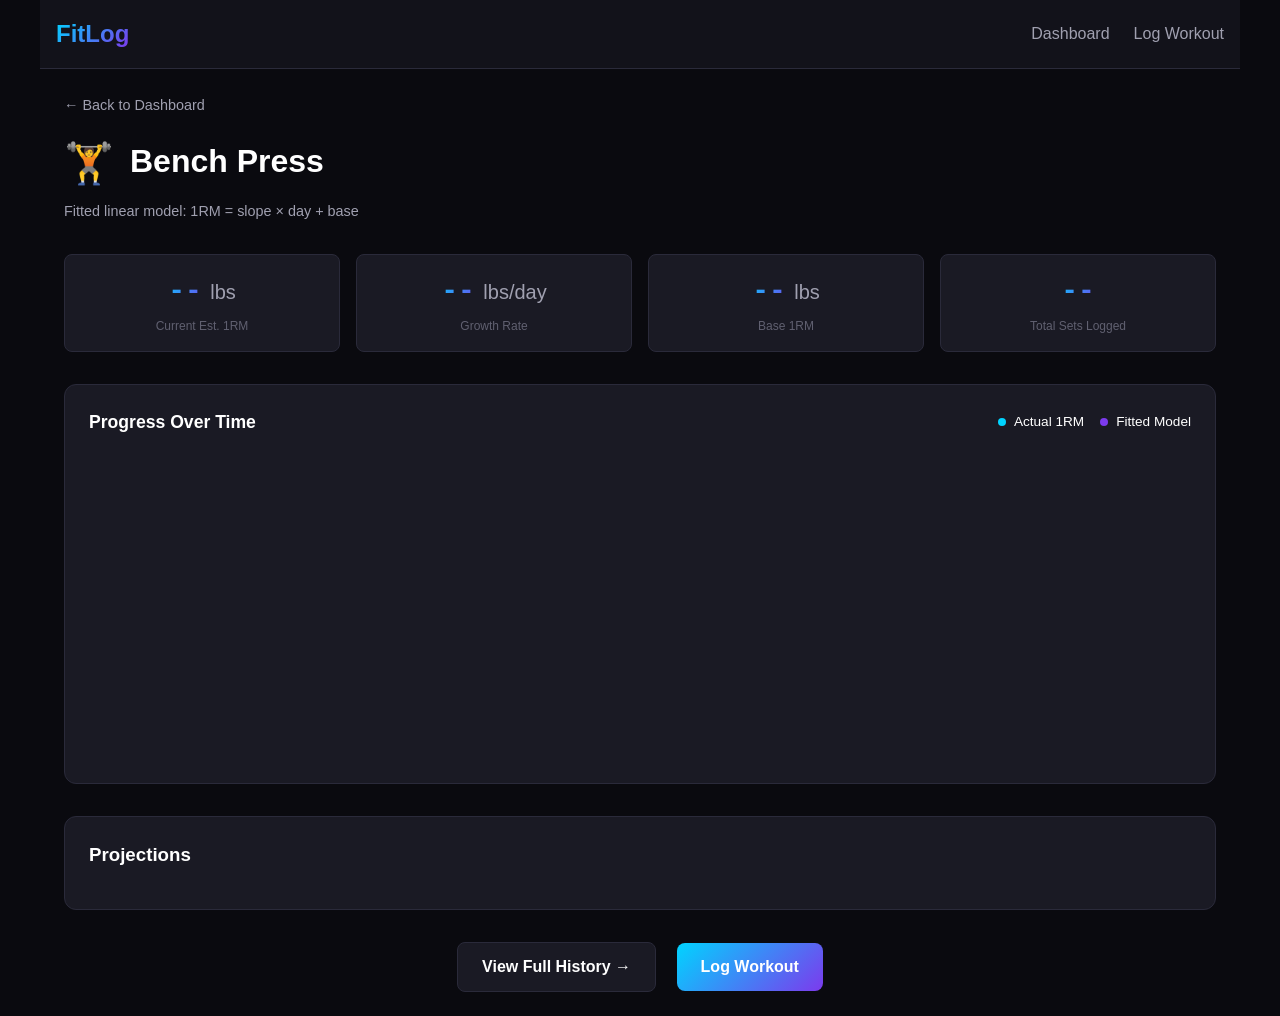
==== frontend/exercise.html @ 3f74169d "Complete Fitness Log app build - Import sample workout and model data to Chaprola backend - Build OP" ====
<!DOCTYPE html>
<html lang="en">
<head>
    <meta charset="UTF-8">
    <meta name="viewport" content="width=device-width, initial-scale=1.0">
    <title>Exercise Detail - FitLog</title>
    <link rel="stylesheet" href="./styles.css">
</head>
<body>
    <nav class="navbar">
        <div class="nav-brand">
            <span class="logo">FitLog</span>
        </div>
        <div class="nav-links">
            <a href="./index.html">Dashboard</a>
            <a href="./log.html">Log Workout</a>
        </div>
    </nav>

    <main class="container">
        <a href="./index.html" class="back-link">← Back to Dashboard</a>

        <header class="page-header">
            <div class="exercise-detail-header">
                <span id="exercise-icon" class="exercise-icon"></span>
                <h1 id="exercise-name">Loading...</h1>
            </div>
            <p class="subtitle">Fitted linear model: 1RM = slope × day + base</p>
        </header>

        <!-- Stats Overview -->
        <div class="stats-grid">
            <div class="stat-card">
                <span id="current-1rm" class="stat-value">--</span>
                <span class="stat-unit">lbs</span>
                <span class="stat-label">Current Est. 1RM</span>
            </div>
            <div class="stat-card">
                <span id="daily-gain" class="stat-value">--</span>
                <span class="stat-unit">lbs/day</span>
                <span class="stat-label">Growth Rate</span>
            </div>
            <div class="stat-card">
                <span id="base-1rm" class="stat-value">--</span>
                <span class="stat-unit">lbs</span>
                <span class="stat-label">Base 1RM</span>
            </div>
            <div class="stat-card">
                <span id="total-sets" class="stat-value">--</span>
                <span class="stat-label">Total Sets Logged</span>
            </div>
        </div>

        <!-- Progress Chart -->
        <div class="chart-container">
            <div class="chart-header">
                <h2 class="chart-title">Progress Over Time</h2>
                <div class="chart-legend">
                    <div class="legend-item">
                        <span class="legend-dot actual"></span>
                        <span>Actual 1RM</span>
                    </div>
                    <div class="legend-item">
                        <span class="legend-dot predicted"></span>
                        <span>Fitted Model</span>
                    </div>
                </div>
            </div>
            <canvas id="progressChart"></canvas>
        </div>

        <!-- Projections -->
        <div class="form-section">
            <h3 style="margin-bottom: 1rem;">Projections</h3>
            <div class="projections-row" id="projections"></div>
        </div>

        <!-- History Link -->
        <div class="quick-actions">
            <a id="history-link" href="#" class="btn btn-secondary">View Full History →</a>
            <a href="./log.html" class="btn btn-primary" style="margin-left: 1rem;">Log Workout</a>
        </div>
    </main>

    <script src="./api.js"></script>
    <script>
        const exerciseId = getUrlParam('name') || 'bench_press';
        const exerciseInfo = EXERCISES[exerciseId] || { name: exerciseId, icon: '🏋️' };

        async function loadExerciseDetail() {
            document.getElementById('exercise-name').textContent = exerciseInfo.name;
            document.getElementById('exercise-icon').textContent = exerciseInfo.icon;
            document.getElementById('history-link').href = `./history.html?exercise=${exerciseId}`;
            document.title = `${exerciseInfo.name} - FitLog`;

            try {
                // Load model and workouts in parallel
                const [model, workoutsData] = await Promise.all([
                    FITLOG_API.getModel(exerciseId),
                    FITLOG_API.getWorkouts(exerciseId, 500)
                ]);

                const workouts = workoutsData.records || [];
                const slope = parseFloat(model?.param_a) || 0;
                const base = parseFloat(model?.param_b) || 0;
                const currentDay = 38;

                // Update stats
                document.getElementById('current-1rm').textContent = Math.round(FITLOG_API.predict1RM(slope, base, currentDay));
                document.getElementById('daily-gain').textContent = slope.toFixed(3);
                document.getElementById('base-1rm').textContent = Math.round(base);
                document.getElementById('total-sets').textContent = workouts.length;

                // Projections
                const projections = [
                    { days: 30, label: '30-Day' },
                    { days: 60, label: '60-Day' },
                    { days: 90, label: '90-Day' },
                    { days: 180, label: '6-Month' }
                ];
                document.getElementById('projections').innerHTML = projections.map(p => {
                    const predicted = Math.round(FITLOG_API.predict1RM(slope, base, currentDay + p.days));
                    return `<div class="projection-badge">${p.label}: <strong>${predicted} lbs</strong></div>`;
                }).join('');

                // Draw chart
                drawChart(workouts, slope, base);

            } catch (error) {
                console.error('Error loading exercise detail:', error);
            }
        }

        function drawChart(workouts, slope, base) {
            const canvas = document.getElementById('progressChart');
            const ctx = canvas.getContext('2d');

            // Set canvas size
            const rect = canvas.parentElement.getBoundingClientRect();
            canvas.width = rect.width - 48;
            canvas.height = 300;

            // Aggregate workouts by day
            const dayData = {};
            workouts.forEach(w => {
                const day = parseInt(w.day_number);
                const est1rm = parseInt(w.estimated_1rm);
                if (!dayData[day]) dayData[day] = [];
                dayData[day].push(est1rm);
            });

            // Calculate daily max
            const dataPoints = Object.entries(dayData)
                .map(([day, values]) => ({
                    day: parseInt(day),
                    max: Math.max(...values),
                    avg: values.reduce((a, b) => a + b, 0) / values.length
                }))
                .sort((a, b) => a.day - b.day);

            if (dataPoints.length === 0) {
                ctx.fillStyle = '#606070';
                ctx.font = '14px sans-serif';
                ctx.textAlign = 'center';
                ctx.fillText('No workout data available', canvas.width / 2, canvas.height / 2);
                return;
            }

            // Chart dimensions
            const padding = { top: 20, right: 20, bottom: 40, left: 60 };
            const chartWidth = canvas.width - padding.left - padding.right;
            const chartHeight = canvas.height - padding.top - padding.bottom;

            // Scale
            const minDay = Math.min(...dataPoints.map(d => d.day));
            const maxDay = Math.max(...dataPoints.map(d => d.day), 60);
            const minVal = Math.min(...dataPoints.map(d => d.max)) * 0.95;
            const maxVal = Math.max(...dataPoints.map(d => d.max), FITLOG_API.predict1RM(slope, base, maxDay)) * 1.05;

            const scaleX = day => padding.left + ((day - minDay) / (maxDay - minDay)) * chartWidth;
            const scaleY = val => padding.top + chartHeight - ((val - minVal) / (maxVal - minVal)) * chartHeight;

            // Clear canvas
            ctx.fillStyle = '#1a1a24';
            ctx.fillRect(0, 0, canvas.width, canvas.height);

            // Grid lines
            ctx.strokeStyle = '#2a2a3a';
            ctx.lineWidth = 1;
            for (let i = 0; i <= 5; i++) {
                const y = padding.top + (chartHeight / 5) * i;
                ctx.beginPath();
                ctx.moveTo(padding.left, y);
                ctx.lineTo(canvas.width - padding.right, y);
                ctx.stroke();

                // Y-axis labels
                const value = maxVal - ((maxVal - minVal) / 5) * i;
                ctx.fillStyle = '#606070';
                ctx.font = '11px sans-serif';
                ctx.textAlign = 'right';
                ctx.fillText(Math.round(value) + ' lbs', padding.left - 8, y + 4);
            }

            // X-axis labels
            ctx.textAlign = 'center';
            for (let day = minDay; day <= maxDay; day += Math.ceil((maxDay - minDay) / 6)) {
                ctx.fillText('Day ' + day, scaleX(day), canvas.height - 10);
            }

            // Draw predicted line (fitted model)
            ctx.strokeStyle = '#7c3aed';
            ctx.lineWidth = 2;
            ctx.setLineDash([5, 5]);
            ctx.beginPath();
            for (let day = minDay; day <= maxDay; day++) {
                const pred = FITLOG_API.predict1RM(slope, base, day);
                const x = scaleX(day);
                const y = scaleY(pred);
                if (day === minDay) {
                    ctx.moveTo(x, y);
                } else {
                    ctx.lineTo(x, y);
                }
            }
            ctx.stroke();
            ctx.setLineDash([]);

            // Draw actual data points
            ctx.fillStyle = '#00d4ff';
            dataPoints.forEach(point => {
                const x = scaleX(point.day);
                const y = scaleY(point.max);
                ctx.beginPath();
                ctx.arc(x, y, 5, 0, Math.PI * 2);
                ctx.fill();
            });

            // Connect actual points with line
            ctx.strokeStyle = '#00d4ff';
            ctx.lineWidth = 2;
            ctx.beginPath();
            dataPoints.forEach((point, i) => {
                const x = scaleX(point.day);
                const y = scaleY(point.max);
                if (i === 0) {
                    ctx.moveTo(x, y);
                } else {
                    ctx.lineTo(x, y);
                }
            });
            ctx.stroke();
        }

        // Redraw on resize
        window.addEventListener('resize', loadExerciseDetail);

        loadExerciseDetail();
    </script>
</body>
</html>
---- frontend/styles.css ----
/* FitLog - Dark Mode Gym Aesthetic */

:root {
    --bg-primary: #0a0a0f;
    --bg-secondary: #12121a;
    --bg-card: #1a1a24;
    --bg-card-hover: #222230;
    --text-primary: #ffffff;
    --text-secondary: #a0a0b0;
    --text-muted: #606070;
    --accent-primary: #00d4ff;
    --accent-secondary: #7c3aed;
    --accent-success: #10b981;
    --accent-warning: #f59e0b;
    --accent-danger: #ef4444;
    --border-color: #2a2a3a;
    --font-mono: 'SF Mono', 'Monaco', 'Inconsolata', monospace;
}

* {
    margin: 0;
    padding: 0;
    box-sizing: border-box;
}

body {
    font-family: -apple-system, BlinkMacSystemFont, 'Segoe UI', Roboto, sans-serif;
    background: var(--bg-primary);
    color: var(--text-primary);
    min-height: 100vh;
    line-height: 1.5;
}

/* Navigation */
.navbar {
    background: var(--bg-secondary);
    border-bottom: 1px solid var(--border-color);
    padding: 1rem;
    position: sticky;
    top: 0;
    z-index: 100;
}

.navbar {
    display: flex;
    justify-content: space-between;
    align-items: center;
    max-width: 1200px;
    margin: 0 auto;
}

.nav-brand .logo {
    font-size: 1.5rem;
    font-weight: 700;
    background: linear-gradient(135deg, var(--accent-primary), var(--accent-secondary));
    -webkit-background-clip: text;
    -webkit-text-fill-color: transparent;
    background-clip: text;
}

.nav-links {
    display: flex;
    gap: 1.5rem;
}

.nav-links a {
    color: var(--text-secondary);
    text-decoration: none;
    font-weight: 500;
    transition: color 0.2s;
}

.nav-links a:hover,
.nav-links a.active {
    color: var(--accent-primary);
}

/* Container */
.container {
    max-width: 1200px;
    margin: 0 auto;
    padding: 1.5rem;
}

/* Page Header */
.page-header {
    margin-bottom: 2rem;
}

.page-header h1 {
    font-size: 2rem;
    font-weight: 700;
    margin-bottom: 0.25rem;
}

.page-header .subtitle {
    color: var(--text-secondary);
    font-size: 0.9rem;
}

/* Loading State */
.loading {
    text-align: center;
    padding: 3rem;
    color: var(--text-muted);
}

/* Exercise Grid */
.exercise-grid {
    display: grid;
    grid-template-columns: repeat(auto-fit, minmax(280px, 1fr));
    gap: 1.5rem;
}

/* Exercise Card */
.exercise-card {
    background: var(--bg-card);
    border: 1px solid var(--border-color);
    border-radius: 12px;
    padding: 1.5rem;
    text-decoration: none;
    color: inherit;
    transition: all 0.2s;
    display: block;
}

.exercise-card:hover {
    background: var(--bg-card-hover);
    border-color: var(--accent-primary);
    transform: translateY(-2px);
}

.card-header {
    display: flex;
    align-items: center;
    gap: 0.75rem;
    margin-bottom: 1.25rem;
}

.exercise-icon {
    font-size: 1.5rem;
}

.card-header h2 {
    font-size: 1.1rem;
    font-weight: 600;
}

/* Stats */
.card-stats {
    margin-bottom: 1.25rem;
}

.stat-primary {
    text-align: center;
    padding: 1rem 0;
    border-bottom: 1px solid var(--border-color);
    margin-bottom: 1rem;
}

.stat-value {
    font-size: 3rem;
    font-weight: 700;
    font-family: var(--font-mono);
    background: linear-gradient(135deg, var(--accent-primary), var(--accent-secondary));
    -webkit-background-clip: text;
    -webkit-text-fill-color: transparent;
    background-clip: text;
}

.stat-unit {
    font-size: 1.25rem;
    color: var(--text-secondary);
    margin-left: 0.25rem;
}

.stat-label {
    display: block;
    color: var(--text-muted);
    font-size: 0.8rem;
    margin-top: 0.25rem;
}

.stat-secondary {
    display: flex;
    justify-content: space-around;
}

.stat-item {
    text-align: center;
}

.stat-value-sm {
    font-size: 1.25rem;
    font-weight: 600;
    color: var(--accent-success);
    display: block;
}

.stat-label-sm {
    font-size: 0.75rem;
    color: var(--text-muted);
}

/* Card Footer */
.card-footer {
    display: flex;
    justify-content: space-between;
    align-items: center;
    padding-top: 1rem;
    border-top: 1px solid var(--border-color);
}

.last-workout {
    font-size: 0.85rem;
    color: var(--text-muted);
}

.view-details {
    font-size: 0.85rem;
    color: var(--accent-primary);
    font-weight: 500;
}

/* Buttons */
.btn {
    display: inline-block;
    padding: 0.75rem 1.5rem;
    border-radius: 8px;
    font-weight: 600;
    text-decoration: none;
    text-align: center;
    cursor: pointer;
    border: none;
    transition: all 0.2s;
}

.btn-primary {
    background: linear-gradient(135deg, var(--accent-primary), var(--accent-secondary));
    color: white;
}

.btn-primary:hover {
    opacity: 0.9;
    transform: translateY(-1px);
}

.btn-secondary {
    background: var(--bg-card);
    color: var(--text-primary);
    border: 1px solid var(--border-color);
}

.btn-secondary:hover {
    background: var(--bg-card-hover);
}

.btn-large {
    padding: 1rem 2rem;
    font-size: 1.1rem;
}

/* Quick Actions */
.quick-actions {
    margin-top: 2rem;
    text-align: center;
}

/* Chart Container */
.chart-container {
    background: var(--bg-card);
    border: 1px solid var(--border-color);
    border-radius: 12px;
    padding: 1.5rem;
    margin-bottom: 2rem;
}

.chart-header {
    display: flex;
    justify-content: space-between;
    align-items: center;
    margin-bottom: 1rem;
}

.chart-title {
    font-size: 1.1rem;
    font-weight: 600;
}

.chart-legend {
    display: flex;
    gap: 1rem;
    font-size: 0.85rem;
}

.legend-item {
    display: flex;
    align-items: center;
    gap: 0.5rem;
}

.legend-dot {
    width: 8px;
    height: 8px;
    border-radius: 50%;
}

.legend-dot.actual {
    background: var(--accent-primary);
}

.legend-dot.predicted {
    background: var(--accent-secondary);
}

#progressChart {
    width: 100%;
    height: 300px;
}

/* Stats Grid */
.stats-grid {
    display: grid;
    grid-template-columns: repeat(auto-fit, minmax(140px, 1fr));
    gap: 1rem;
    margin-bottom: 2rem;
}

.stat-card {
    background: var(--bg-card);
    border: 1px solid var(--border-color);
    border-radius: 8px;
    padding: 1rem;
    text-align: center;
}

.stat-card .stat-value {
    font-size: 1.75rem;
}

.stat-card .stat-label {
    font-size: 0.75rem;
}

/* Form Styles */
.form-section {
    background: var(--bg-card);
    border: 1px solid var(--border-color);
    border-radius: 12px;
    padding: 1.5rem;
    margin-bottom: 1.5rem;
}

.form-group {
    margin-bottom: 1.25rem;
}

.form-group:last-child {
    margin-bottom: 0;
}

.form-label {
    display: block;
    font-weight: 500;
    margin-bottom: 0.5rem;
    color: var(--text-secondary);
}

.form-control {
    width: 100%;
    padding: 0.75rem;
    background: var(--bg-primary);
    border: 1px solid var(--border-color);
    border-radius: 8px;
    color: var(--text-primary);
    font-size: 1rem;
    transition: border-color 0.2s;
}

.form-control:focus {
    outline: none;
    border-color: var(--accent-primary);
}

select.form-control {
    appearance: none;
    background-image: url("data:image/svg+xml,%3Csvg xmlns='http://www.w3.org/2000/svg' width='12' height='12' fill='%23a0a0b0' viewBox='0 0 16 16'%3E%3Cpath d='M8 11L3 6h10l-5 5z'/%3E%3C/svg%3E");
    background-repeat: no-repeat;
    background-position: right 0.75rem center;
    padding-right: 2rem;
}

.input-group {
    display: flex;
    gap: 0.5rem;
}

.input-group .form-control {
    flex: 1;
}

.input-suffix {
    display: flex;
    align-items: center;
    padding: 0 0.75rem;
    background: var(--bg-secondary);
    border: 1px solid var(--border-color);
    border-radius: 8px;
    color: var(--text-muted);
    font-size: 0.9rem;
}

/* History Table */
.history-table {
    width: 100%;
    border-collapse: collapse;
    margin-top: 1rem;
}

.history-table th,
.history-table td {
    padding: 0.75rem;
    text-align: left;
    border-bottom: 1px solid var(--border-color);
}

.history-table th {
    color: var(--text-muted);
    font-weight: 500;
    font-size: 0.85rem;
}

.history-table td {
    font-family: var(--font-mono);
}

.history-table tr:hover td {
    background: var(--bg-card-hover);
}

/* Alerts */
.alert {
    padding: 1rem;
    border-radius: 8px;
    margin-bottom: 1rem;
}

.alert-success {
    background: rgba(16, 185, 129, 0.15);
    border: 1px solid var(--accent-success);
    color: var(--accent-success);
}

.alert-error {
    background: rgba(239, 68, 68, 0.15);
    border: 1px solid var(--accent-danger);
    color: var(--accent-danger);
}

/* Responsive */
@media (max-width: 640px) {
    .navbar {
        flex-direction: column;
        gap: 1rem;
    }

    .page-header h1 {
        font-size: 1.5rem;
    }

    .stat-value {
        font-size: 2.5rem;
    }

    .exercise-grid {
        grid-template-columns: 1fr;
    }

    .stats-grid {
        grid-template-columns: repeat(2, 1fr);
    }
}

/* Back Link */
.back-link {
    display: inline-flex;
    align-items: center;
    gap: 0.5rem;
    color: var(--text-secondary);
    text-decoration: none;
    margin-bottom: 1rem;
    font-size: 0.9rem;
}

.back-link:hover {
    color: var(--accent-primary);
}

/* Exercise Detail Header */
.exercise-detail-header {
    display: flex;
    align-items: center;
    gap: 1rem;
    margin-bottom: 0.5rem;
}

.exercise-detail-header .exercise-icon {
    font-size: 2.5rem;
}

.exercise-detail-header h1 {
    font-size: 2rem;
}

/* Projections */
.projections-row {
    display: flex;
    gap: 1rem;
    margin-top: 1rem;
    flex-wrap: wrap;
}

.projection-badge {
    background: var(--bg-secondary);
    padding: 0.5rem 1rem;
    border-radius: 20px;
    font-size: 0.85rem;
}

.projection-badge strong {
    color: var(--accent-success);
}
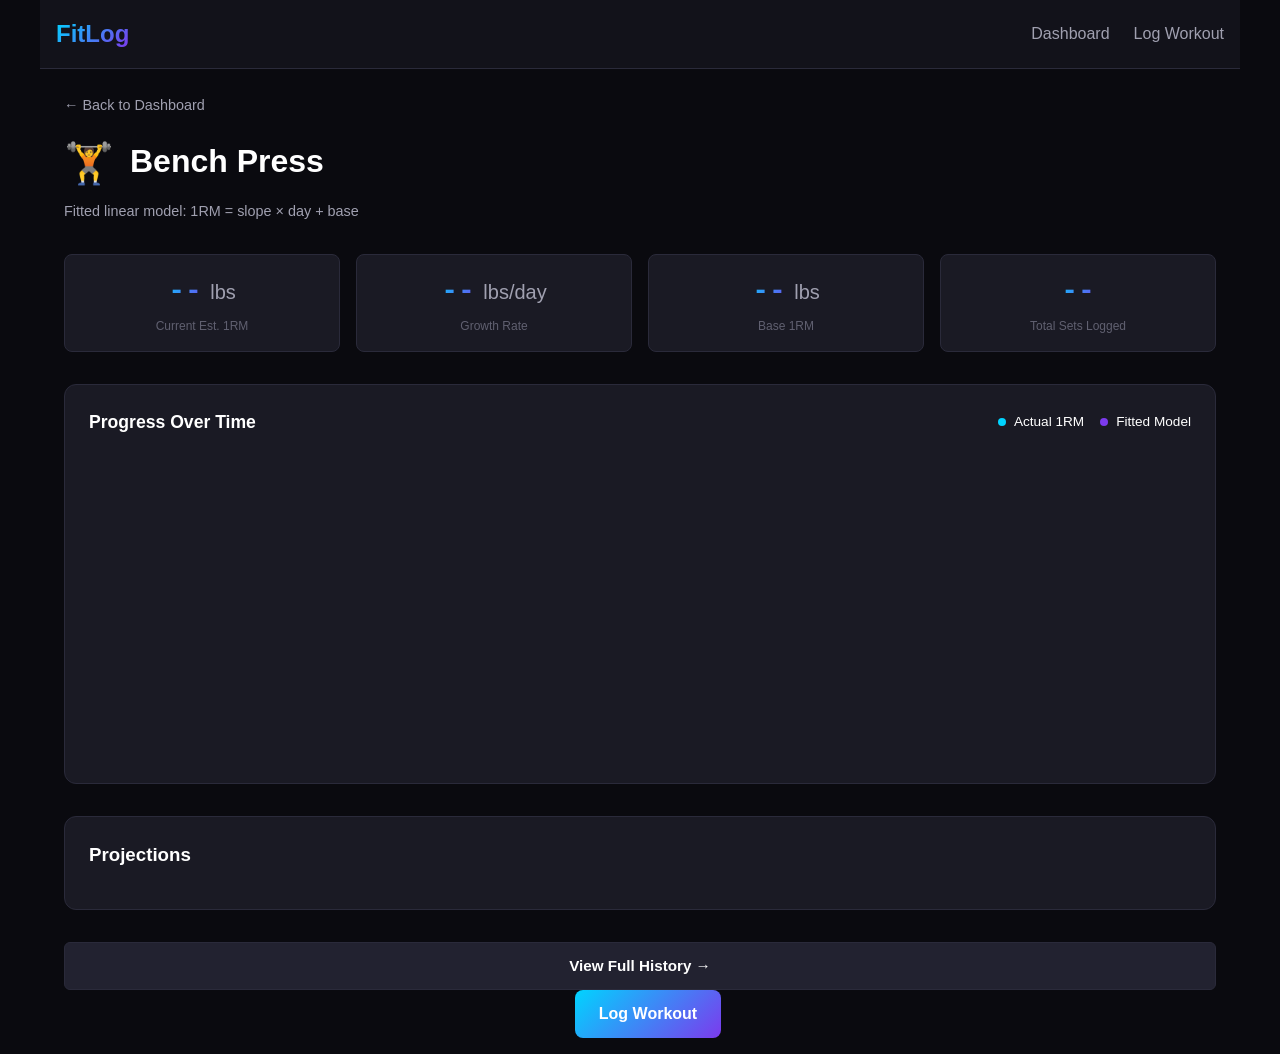
==== commit fc6f90f9: "User-level login + guest data + R4 user-token scoping + tip-jar v1 Fitlog now gates every page on ch" ====
--- a/frontend/exercise.html
+++ b/frontend/exercise.html
@@ -82,6 +82,7 @@
         </div>
     </main>
 
+    <script src="https://chaprola.org/chaprola-auth.js"></script>
     <script src="./api.js"></script>
     <script>
         const exerciseId = getUrlParam('name') || 'bench_press';
@@ -103,7 +104,12 @@
                 const workouts = workoutsData.records || [];
                 const slope = parseFloat(model?.param_a) || 0;
                 const base = parseFloat(model?.param_b) || 0;
-                const currentDay = 38;
+
+                // day_number is stored as a string; parse numerically before taking the max.
+                const allDays = workouts
+                    .map(w => parseInt(w.day_number, 10))
+                    .filter(n => !isNaN(n));
+                const currentDay = allDays.length ? Math.max(...allDays) : 1;
 
                 // Update stats
                 document.getElementById('current-1rm').textContent = Math.round(FITLOG_API.predict1RM(slope, base, currentDay));
@@ -255,7 +261,10 @@
         // Redraw on resize
         window.addEventListener('resize', loadExerciseDetail);
 
-        loadExerciseDetail();
+        (async () => {
+            await requireAuth();
+            loadExerciseDetail();
+        })();
     </script>
 </body>
 </html>
--- a/frontend/styles.css
+++ b/frontend/styles.css
@@ -530,3 +530,130 @@
 .projection-badge strong {
     color: var(--accent-success);
 }
+
+/* Auth login card */
+.auth-card {
+    max-width: 420px;
+    margin: 4rem auto;
+    padding: 2.5rem;
+    background: var(--bg-card);
+    border: 1px solid var(--border-color);
+    border-radius: 12px;
+}
+
+.auth-card h1 {
+    font-size: 1.75rem;
+    margin-bottom: 0.5rem;
+    background: linear-gradient(135deg, var(--accent-primary), var(--accent-secondary));
+    -webkit-background-clip: text;
+    -webkit-text-fill-color: transparent;
+    background-clip: text;
+}
+
+.auth-sub {
+    color: var(--text-secondary);
+    margin-bottom: 1.5rem;
+    font-size: 0.95rem;
+}
+
+.auth-form {
+    display: flex;
+    flex-direction: column;
+    gap: 0.5rem;
+}
+
+.auth-form label {
+    color: var(--text-secondary);
+    font-size: 0.85rem;
+    margin-top: 0.5rem;
+}
+
+.auth-form input {
+    padding: 0.75rem;
+    background: var(--bg-primary);
+    border: 1px solid var(--border-color);
+    border-radius: 6px;
+    color: var(--text-primary);
+    font-size: 0.95rem;
+}
+
+.auth-form input:focus {
+    outline: none;
+    border-color: var(--accent-primary);
+}
+
+.auth-form button {
+    margin-top: 1rem;
+}
+
+.auth-msg {
+    min-height: 1.25rem;
+    font-size: 0.85rem;
+    margin-top: 0.5rem;
+}
+
+.auth-msg.ok { color: var(--text-secondary); }
+.auth-msg.err { color: var(--accent-danger); }
+
+.auth-divider {
+    display: flex;
+    align-items: center;
+    gap: 1rem;
+    margin: 1.5rem 0;
+    color: var(--text-muted);
+    font-size: 0.85rem;
+}
+
+.auth-divider::before,
+.auth-divider::after {
+    content: '';
+    flex: 1;
+    height: 1px;
+    background: var(--border-color);
+}
+
+.btn-link {
+    background: transparent;
+    border: none;
+    color: var(--accent-primary);
+    cursor: pointer;
+    padding: 0.5rem;
+    font-size: 0.9rem;
+    text-decoration: underline;
+}
+
+.btn-secondary {
+    background: var(--bg-card-hover);
+    color: var(--text-primary);
+    border: 1px solid var(--border-color);
+    padding: 0.75rem 1.5rem;
+    border-radius: 6px;
+    cursor: pointer;
+    font-size: 0.95rem;
+    width: 100%;
+}
+
+.btn-secondary:hover {
+    background: var(--bg-card);
+    border-color: var(--accent-primary);
+}
+
+/* User chip in navbar */
+#user-chip {
+    display: flex;
+    align-items: center;
+    gap: 0.75rem;
+    margin-left: 1.5rem;
+    padding-left: 1.5rem;
+    border-left: 1px solid var(--border-color);
+}
+
+.user-chip-label {
+    color: var(--text-secondary);
+    font-size: 0.9rem;
+}
+
+#user-chip-logout {
+    font-size: 0.85rem;
+    padding: 0.25rem 0.5rem;
+}
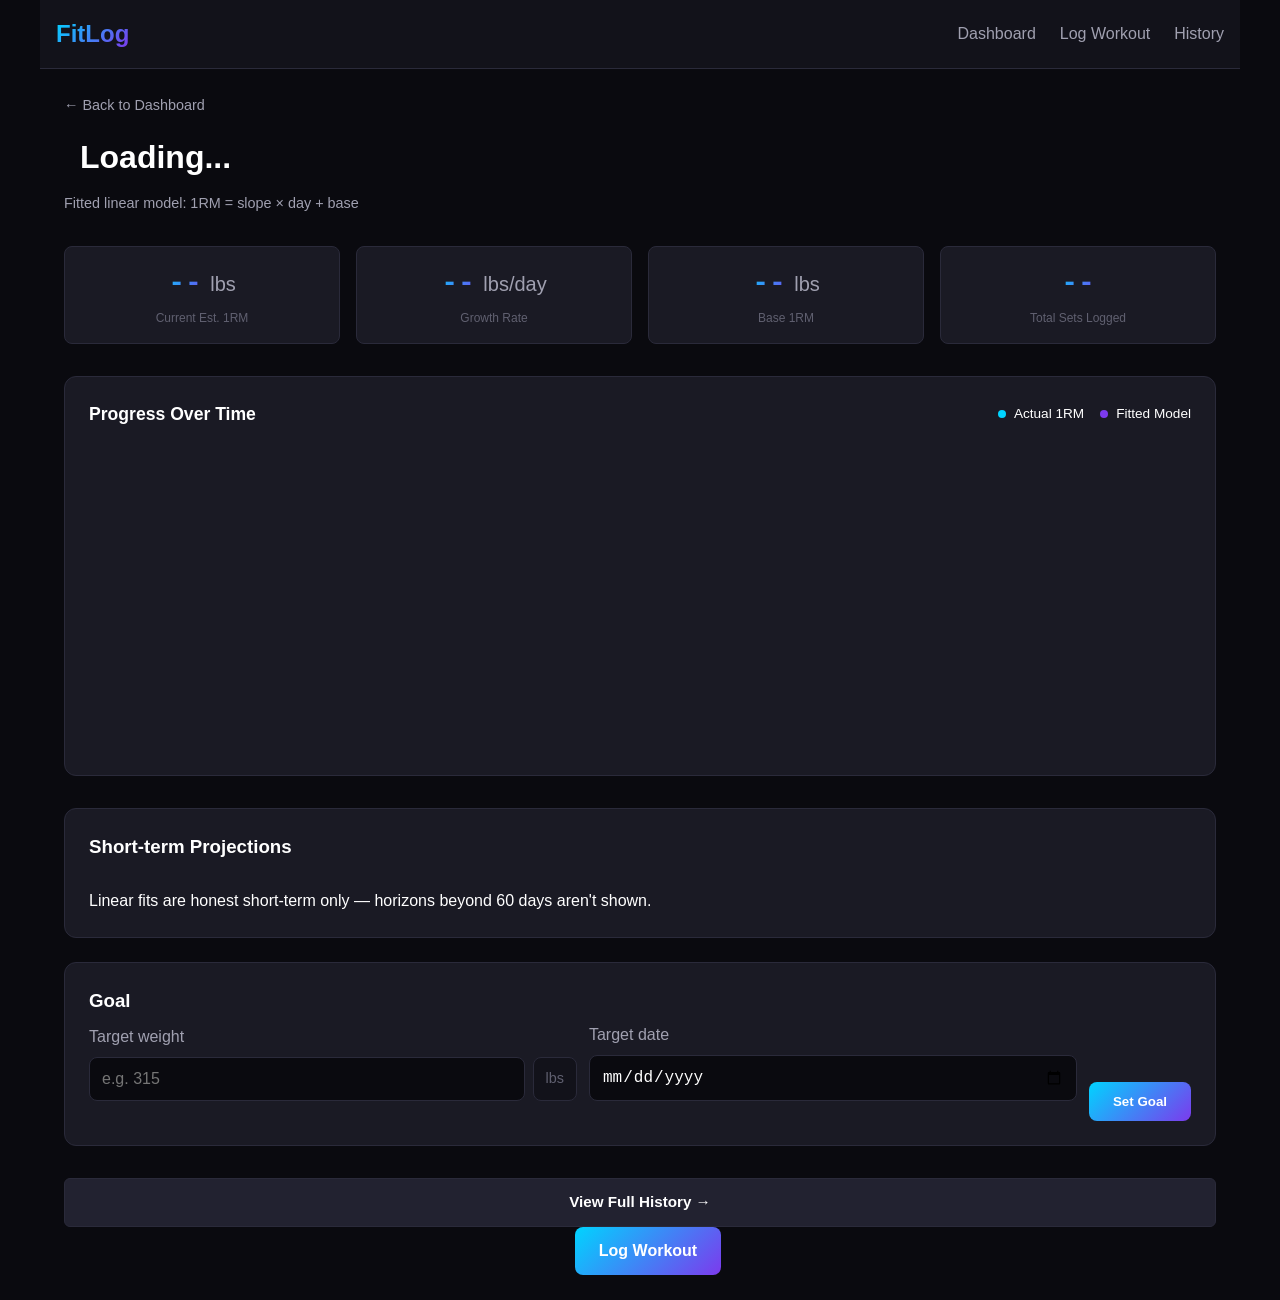
==== commit 8cd33972: "Showcase features: edit/delete, R², goals, pagination, units, weekly summary All 10 items from Tawni" ====
--- a/frontend/exercise.html
+++ b/frontend/exercise.html
@@ -14,6 +14,7 @@
         <div class="nav-links">
             <a href="./index.html">Dashboard</a>
             <a href="./log.html">Log Workout</a>
+            <a href="./history.html">History</a>
         </div>
     </nav>
 
@@ -24,25 +25,25 @@
             <div class="exercise-detail-header">
                 <span id="exercise-icon" class="exercise-icon"></span>
                 <h1 id="exercise-name">Loading...</h1>
+                <span id="r2-badge" class="r2-badge" style="display:none;"></span>
             </div>
             <p class="subtitle">Fitted linear model: 1RM = slope × day + base</p>
         </header>
 
-        <!-- Stats Overview -->
         <div class="stats-grid">
             <div class="stat-card">
                 <span id="current-1rm" class="stat-value">--</span>
-                <span class="stat-unit">lbs</span>
+                <span class="stat-unit" id="unit-1">lbs</span>
                 <span class="stat-label">Current Est. 1RM</span>
             </div>
             <div class="stat-card">
                 <span id="daily-gain" class="stat-value">--</span>
-                <span class="stat-unit">lbs/day</span>
+                <span class="stat-unit" id="unit-2">lbs/day</span>
                 <span class="stat-label">Growth Rate</span>
             </div>
             <div class="stat-card">
                 <span id="base-1rm" class="stat-value">--</span>
-                <span class="stat-unit">lbs</span>
+                <span class="stat-unit" id="unit-3">lbs</span>
                 <span class="stat-label">Base 1RM</span>
             </div>
             <div class="stat-card">
@@ -51,31 +52,42 @@
             </div>
         </div>
 
-        <!-- Progress Chart -->
         <div class="chart-container">
             <div class="chart-header">
                 <h2 class="chart-title">Progress Over Time</h2>
                 <div class="chart-legend">
-                    <div class="legend-item">
-                        <span class="legend-dot actual"></span>
-                        <span>Actual 1RM</span>
-                    </div>
-                    <div class="legend-item">
-                        <span class="legend-dot predicted"></span>
-                        <span>Fitted Model</span>
+                    <div class="legend-item"><span class="legend-dot actual"></span><span>Actual 1RM</span></div>
+                    <div class="legend-item"><span class="legend-dot predicted"></span><span>Fitted Model</span></div>
+                </div>
+            </div>
+            <canvas id="progressChart"></canvas>
+        </div>
+
+        <div class="form-section">
+            <h3 style="margin-bottom: 1rem;">Short-term Projections</h3>
+            <div class="projections-row" id="projections"></div>
+            <p class="subtitle" style="margin-top:0.75rem;">Linear fits are honest short-term only — horizons beyond 60 days aren't shown.</p>
+        </div>
+
+        <section class="form-section">
+            <h3 style="margin-bottom: 0.5rem;">Goal</h3>
+            <div id="goal-active" style="display:none;" class="goal-card"></div>
+            <form id="goal-form" class="goal-form">
+                <div class="form-group">
+                    <label class="form-label" for="goal-target">Target weight</label>
+                    <div class="input-group">
+                        <input type="number" id="goal-target" class="form-control" placeholder="e.g. 315" min="1" step="1">
+                        <span class="input-suffix" id="goal-unit">lbs</span>
                     </div>
                 </div>
-            </div>
-            <canvas id="progressChart"></canvas>
-        </div>
-
-        <!-- Projections -->
-        <div class="form-section">
-            <h3 style="margin-bottom: 1rem;">Projections</h3>
-            <div class="projections-row" id="projections"></div>
-        </div>
-
-        <!-- History Link -->
+                <div class="form-group">
+                    <label class="form-label" for="goal-date">Target date</label>
+                    <input type="date" id="goal-date" class="form-control">
+                </div>
+                <button type="submit" class="btn btn-primary">Set Goal</button>
+            </form>
+        </section>
+
         <div class="quick-actions">
             <a id="history-link" href="#" class="btn btn-secondary">View Full History →</a>
             <a href="./log.html" class="btn btn-primary" style="margin-left: 1rem;">Log Workout</a>
@@ -85,184 +97,232 @@
     <script src="https://chaprola.org/chaprola-auth.js"></script>
     <script src="./api.js"></script>
     <script>
-        const exerciseId = getUrlParam('name') || 'bench_press';
-        const exerciseInfo = EXERCISES[exerciseId] || { name: exerciseId, icon: '🏋️' };
-
-        async function loadExerciseDetail() {
-            document.getElementById('exercise-name').textContent = exerciseInfo.name;
-            document.getElementById('exercise-icon').textContent = exerciseInfo.icon;
-            document.getElementById('history-link').href = `./history.html?exercise=${exerciseId}`;
-            document.title = `${exerciseInfo.name} - FitLog`;
-
-            try {
-                // Load model and workouts in parallel
-                const [model, workoutsData] = await Promise.all([
-                    FITLOG_API.getModel(exerciseId),
-                    FITLOG_API.getWorkouts(exerciseId, 500)
-                ]);
-
-                const workouts = workoutsData.records || [];
-                const slope = parseFloat(model?.param_a) || 0;
-                const base = parseFloat(model?.param_b) || 0;
-
-                // day_number is stored as a string; parse numerically before taking the max.
-                const allDays = workouts
-                    .map(w => parseInt(w.day_number, 10))
-                    .filter(n => !isNaN(n));
-                const currentDay = allDays.length ? Math.max(...allDays) : 1;
-
-                // Update stats
-                document.getElementById('current-1rm').textContent = Math.round(FITLOG_API.predict1RM(slope, base, currentDay));
-                document.getElementById('daily-gain').textContent = slope.toFixed(3);
-                document.getElementById('base-1rm').textContent = Math.round(base);
-                document.getElementById('total-sets').textContent = workouts.length;
-
-                // Projections
-                const projections = [
-                    { days: 30, label: '30-Day' },
-                    { days: 60, label: '60-Day' },
-                    { days: 90, label: '90-Day' },
-                    { days: 180, label: '6-Month' }
-                ];
-                document.getElementById('projections').innerHTML = projections.map(p => {
-                    const predicted = Math.round(FITLOG_API.predict1RM(slope, base, currentDay + p.days));
-                    return `<div class="projection-badge">${p.label}: <strong>${predicted} lbs</strong></div>`;
-                }).join('');
-
-                // Draw chart
-                drawChart(workouts, slope, base);
-
-            } catch (error) {
-                console.error('Error loading exercise detail:', error);
-            }
-        }
-
-        function drawChart(workouts, slope, base) {
-            const canvas = document.getElementById('progressChart');
-            const ctx = canvas.getContext('2d');
-
-            // Set canvas size
-            const rect = canvas.parentElement.getBoundingClientRect();
-            canvas.width = rect.width - 48;
-            canvas.height = 300;
-
-            // Aggregate workouts by day
-            const dayData = {};
-            workouts.forEach(w => {
-                const day = parseInt(w.day_number);
-                const est1rm = parseInt(w.estimated_1rm);
-                if (!dayData[day]) dayData[day] = [];
-                dayData[day].push(est1rm);
-            });
-
-            // Calculate daily max
-            const dataPoints = Object.entries(dayData)
-                .map(([day, values]) => ({
-                    day: parseInt(day),
-                    max: Math.max(...values),
-                    avg: values.reduce((a, b) => a + b, 0) / values.length
-                }))
-                .sort((a, b) => a.day - b.day);
-
-            if (dataPoints.length === 0) {
-                ctx.fillStyle = '#606070';
-                ctx.font = '14px sans-serif';
-                ctx.textAlign = 'center';
-                ctx.fillText('No workout data available', canvas.width / 2, canvas.height / 2);
-                return;
-            }
-
-            // Chart dimensions
-            const padding = { top: 20, right: 20, bottom: 40, left: 60 };
-            const chartWidth = canvas.width - padding.left - padding.right;
-            const chartHeight = canvas.height - padding.top - padding.bottom;
-
-            // Scale
-            const minDay = Math.min(...dataPoints.map(d => d.day));
-            const maxDay = Math.max(...dataPoints.map(d => d.day), 60);
-            const minVal = Math.min(...dataPoints.map(d => d.max)) * 0.95;
-            const maxVal = Math.max(...dataPoints.map(d => d.max), FITLOG_API.predict1RM(slope, base, maxDay)) * 1.05;
-
-            const scaleX = day => padding.left + ((day - minDay) / (maxDay - minDay)) * chartWidth;
-            const scaleY = val => padding.top + chartHeight - ((val - minVal) / (maxVal - minVal)) * chartHeight;
-
-            // Clear canvas
-            ctx.fillStyle = '#1a1a24';
-            ctx.fillRect(0, 0, canvas.width, canvas.height);
-
-            // Grid lines
-            ctx.strokeStyle = '#2a2a3a';
-            ctx.lineWidth = 1;
-            for (let i = 0; i <= 5; i++) {
-                const y = padding.top + (chartHeight / 5) * i;
-                ctx.beginPath();
-                ctx.moveTo(padding.left, y);
-                ctx.lineTo(canvas.width - padding.right, y);
-                ctx.stroke();
-
-                // Y-axis labels
-                const value = maxVal - ((maxVal - minVal) / 5) * i;
-                ctx.fillStyle = '#606070';
-                ctx.font = '11px sans-serif';
-                ctx.textAlign = 'right';
-                ctx.fillText(Math.round(value) + ' lbs', padding.left - 8, y + 4);
-            }
-
-            // X-axis labels
-            ctx.textAlign = 'center';
-            for (let day = minDay; day <= maxDay; day += Math.ceil((maxDay - minDay) / 6)) {
-                ctx.fillText('Day ' + day, scaleX(day), canvas.height - 10);
-            }
-
-            // Draw predicted line (fitted model)
-            ctx.strokeStyle = '#7c3aed';
-            ctx.lineWidth = 2;
-            ctx.setLineDash([5, 5]);
-            ctx.beginPath();
-            for (let day = minDay; day <= maxDay; day++) {
-                const pred = FITLOG_API.predict1RM(slope, base, day);
-                const x = scaleX(day);
-                const y = scaleY(pred);
-                if (day === minDay) {
-                    ctx.moveTo(x, y);
-                } else {
-                    ctx.lineTo(x, y);
-                }
-            }
-            ctx.stroke();
-            ctx.setLineDash([]);
-
-            // Draw actual data points
-            ctx.fillStyle = '#00d4ff';
-            dataPoints.forEach(point => {
-                const x = scaleX(point.day);
-                const y = scaleY(point.max);
-                ctx.beginPath();
-                ctx.arc(x, y, 5, 0, Math.PI * 2);
-                ctx.fill();
-            });
-
-            // Connect actual points with line
-            ctx.strokeStyle = '#00d4ff';
-            ctx.lineWidth = 2;
-            ctx.beginPath();
-            dataPoints.forEach((point, i) => {
-                const x = scaleX(point.day);
-                const y = scaleY(point.max);
-                if (i === 0) {
-                    ctx.moveTo(x, y);
-                } else {
-                    ctx.lineTo(x, y);
-                }
-            });
-            ctx.stroke();
-        }
-
-        // Redraw on resize
-        window.addEventListener('resize', loadExerciseDetail);
-
         (async () => {
             await requireAuth();
+            const unit = window.FITLOG_UNIT || 'lbs';
+            document.getElementById('unit-1').textContent = unit;
+            document.getElementById('unit-2').textContent = unit + '/day';
+            document.getElementById('unit-3').textContent = unit;
+            document.getElementById('goal-unit').textContent = unit;
+
+            const exerciseId = getUrlParam('name') || 'bench_press';
+            const exerciseInfo = EXERCISES[exerciseId] || { name: exerciseId, icon: '🏋️' };
+            let slope = 0, base = 0, currentDay = 1;
+
+            async function loadExerciseDetail() {
+                document.getElementById('exercise-name').textContent = exerciseInfo.name;
+                document.getElementById('exercise-icon').textContent = exerciseInfo.icon;
+                document.getElementById('history-link').href = `./history.html?exercise=${exerciseId}`;
+                document.title = `${exerciseInfo.name} - FitLog`;
+
+                try {
+                    const [model, workoutsData] = await Promise.all([
+                        FITLOG_API.getModel(exerciseId),
+                        FITLOG_API.getWorkouts(exerciseId, 500)
+                    ]);
+
+                    const workouts = workoutsData.records || [];
+                    slope = parseFloat(model?.param_a) || 0;
+                    base = parseFloat(model?.param_b) || 0;
+                    const r2 = parseFloat(model?.r_squared) || 0;
+
+                    const allDays = workouts.map(w => parseInt(w.day_number, 10)).filter(n => !isNaN(n));
+                    currentDay = allDays.length ? Math.max(...allDays) : 1;
+
+                    document.getElementById('current-1rm').textContent = FITLOG_API.toDisplay(slope * currentDay + base, unit);
+                    document.getElementById('daily-gain').textContent = (unit === 'kg' ? slope / 2.2046226218 : slope).toFixed(3);
+                    document.getElementById('base-1rm').textContent = FITLOG_API.toDisplay(base, unit);
+                    document.getElementById('total-sets').textContent = workouts.length;
+
+                    if (r2 > 0) {
+                        const el = document.getElementById('r2-badge');
+                        el.textContent = `R² ${r2.toFixed(2)}`;
+                        el.style.display = '';
+                        el.title = 'Goodness of fit — 1.00 is perfect, 0.00 is no explanatory power';
+                    }
+
+                    // Projections cap at 60 days — linear fit goes nonsense past that.
+                    const projections = [
+                        { days: 7, label: '1-Week' },
+                        { days: 14, label: '2-Week' },
+                        { days: 30, label: '30-Day' },
+                        { days: 60, label: '60-Day' }
+                    ];
+                    document.getElementById('projections').innerHTML = projections.map(p => {
+                        const predicted = FITLOG_API.toDisplay(slope * (currentDay + p.days) + base, unit);
+                        return `<div class="projection-badge">${p.label}: <strong>${predicted} ${unit}</strong></div>`;
+                    }).join('');
+
+                    drawChart(workouts, slope, base, unit);
+                    loadGoals();
+                } catch (error) {
+                    console.error('Error loading exercise detail:', error);
+                }
+            }
+
+            function daysToTarget(targetLbs) {
+                if (slope <= 0) return null;
+                const d = (targetLbs - base) / slope - currentDay;
+                if (!isFinite(d) || d < 0) return null;
+                return Math.ceil(d);
+            }
+
+            async function loadGoals() {
+                const active = document.getElementById('goal-active');
+                const res = await FITLOG_API.getGoals(exerciseId);
+                const goal = (res.records || []).find(g => (g.status || '').trim() === 'active');
+                if (!goal) { active.style.display = 'none'; return; }
+
+                const targetLbs = parseFloat(goal.target_weight);
+                const targetDate = goal.target_date.trim();
+                const targetDisplay = FITLOG_API.toDisplay(targetLbs, unit);
+
+                const daysNeeded = daysToTarget(targetLbs);
+                const projectedAtTarget = (() => {
+                    const t = new Date(targetDate);
+                    const start = new Date('2026-01-01');
+                    const targetDay = Math.floor((t - start) / (86400 * 1000)) + 1;
+                    return slope * targetDay + base;
+                })();
+
+                const onTrack = projectedAtTarget >= targetLbs;
+                const badge = onTrack
+                    ? '<span class="badge badge-success">on track</span>'
+                    : '<span class="badge badge-warn">behind</span>';
+
+                const etaMsg = daysNeeded === null
+                    ? 'Goal may not be reachable at current slope.'
+                    : `At current pace, you'll hit ${targetDisplay} ${unit} in ~${daysNeeded} days.`;
+
+                active.innerHTML = `
+                    <div class="goal-summary">
+                        <div><strong>${targetDisplay} ${unit}</strong> by <strong>${targetDate}</strong></div>
+                        <div class="goal-sub">${etaMsg}</div>
+                        <div class="goal-sub">Projected on that date: <strong>${FITLOG_API.toDisplay(projectedAtTarget, unit)} ${unit}</strong> ${badge}</div>
+                    </div>
+                    <button id="goal-clear" class="btn btn-link">Clear goal</button>
+                `;
+                active.style.display = '';
+
+                document.getElementById('goal-clear').addEventListener('click', async () => {
+                    await FITLOG_API.deleteGoal(goal.goal_id.trim());
+                    loadGoals();
+                });
+            }
+
+            document.getElementById('goal-form').addEventListener('submit', async (e) => {
+                e.preventDefault();
+                const tw = document.getElementById('goal-target').value;
+                const td = document.getElementById('goal-date').value;
+                if (!tw || !td) return;
+                const lbs = FITLOG_API.toLbs(tw, unit);
+                await FITLOG_API.addGoal({ exercise: exerciseId, target_weight: lbs, target_date: td });
+                document.getElementById('goal-target').value = '';
+                document.getElementById('goal-date').value = '';
+                loadGoals();
+            });
+
+            function drawChart(workouts, slope, base, unit) {
+                const canvas = document.getElementById('progressChart');
+                const ctx = canvas.getContext('2d');
+                const rect = canvas.parentElement.getBoundingClientRect();
+                canvas.width = rect.width - 48;
+                canvas.height = 300;
+
+                const dayData = {};
+                workouts.forEach(w => {
+                    const day = parseInt(w.day_number);
+                    const est1rm = parseInt(w.estimated_1rm);
+                    if (!dayData[day]) dayData[day] = [];
+                    dayData[day].push(est1rm);
+                });
+
+                const dataPoints = Object.entries(dayData)
+                    .map(([day, values]) => ({
+                        day: parseInt(day),
+                        max: Math.max(...values),
+                        avg: values.reduce((a, b) => a + b, 0) / values.length
+                    }))
+                    .sort((a, b) => a.day - b.day);
+
+                if (dataPoints.length === 0) {
+                    ctx.fillStyle = '#606070';
+                    ctx.font = '14px sans-serif';
+                    ctx.textAlign = 'center';
+                    ctx.fillText('No workout data available', canvas.width / 2, canvas.height / 2);
+                    return;
+                }
+
+                const padding = { top: 20, right: 20, bottom: 40, left: 60 };
+                const chartWidth = canvas.width - padding.left - padding.right;
+                const chartHeight = canvas.height - padding.top - padding.bottom;
+
+                const minDay = Math.min(...dataPoints.map(d => d.day));
+                const maxDay = Math.max(...dataPoints.map(d => d.day), minDay + 60);
+                const display = v => FITLOG_API.toDisplay(v, unit);
+                const minValLbs = Math.min(...dataPoints.map(d => d.max)) * 0.95;
+                const maxValLbs = Math.max(...dataPoints.map(d => d.max), slope * maxDay + base) * 1.05;
+
+                const scaleX = day => padding.left + ((day - minDay) / (maxDay - minDay)) * chartWidth;
+                const scaleY = valLbs => padding.top + chartHeight - ((valLbs - minValLbs) / (maxValLbs - minValLbs)) * chartHeight;
+
+                ctx.fillStyle = '#1a1a24';
+                ctx.fillRect(0, 0, canvas.width, canvas.height);
+
+                ctx.strokeStyle = '#2a2a3a';
+                ctx.lineWidth = 1;
+                for (let i = 0; i <= 5; i++) {
+                    const y = padding.top + (chartHeight / 5) * i;
+                    ctx.beginPath();
+                    ctx.moveTo(padding.left, y);
+                    ctx.lineTo(canvas.width - padding.right, y);
+                    ctx.stroke();
+                    const valLbs = maxValLbs - ((maxValLbs - minValLbs) / 5) * i;
+                    ctx.fillStyle = '#606070';
+                    ctx.font = '11px sans-serif';
+                    ctx.textAlign = 'right';
+                    ctx.fillText(`${display(valLbs)} ${unit}`, padding.left - 8, y + 4);
+                }
+
+                ctx.textAlign = 'center';
+                for (let day = minDay; day <= maxDay; day += Math.ceil((maxDay - minDay) / 6)) {
+                    ctx.fillText('Day ' + day, scaleX(day), canvas.height - 10);
+                }
+
+                ctx.strokeStyle = '#7c3aed';
+                ctx.lineWidth = 2;
+                ctx.setLineDash([5, 5]);
+                ctx.beginPath();
+                for (let day = minDay; day <= maxDay; day++) {
+                    const pred = slope * day + base;
+                    const x = scaleX(day);
+                    const y = scaleY(pred);
+                    if (day === minDay) ctx.moveTo(x, y); else ctx.lineTo(x, y);
+                }
+                ctx.stroke();
+                ctx.setLineDash([]);
+
+                ctx.fillStyle = '#00d4ff';
+                dataPoints.forEach(point => {
+                    const x = scaleX(point.day);
+                    const y = scaleY(point.max);
+                    ctx.beginPath();
+                    ctx.arc(x, y, 5, 0, Math.PI * 2);
+                    ctx.fill();
+                });
+
+                ctx.strokeStyle = '#00d4ff';
+                ctx.lineWidth = 2;
+                ctx.beginPath();
+                dataPoints.forEach((point, i) => {
+                    const x = scaleX(point.day);
+                    const y = scaleY(point.max);
+                    if (i === 0) ctx.moveTo(x, y); else ctx.lineTo(x, y);
+                });
+                ctx.stroke();
+            }
+
+            window.addEventListener('resize', loadExerciseDetail);
             loadExerciseDetail();
         })();
     </script>
--- a/frontend/styles.css
+++ b/frontend/styles.css
@@ -657,3 +657,134 @@
     font-size: 0.85rem;
     padding: 0.25rem 0.5rem;
 }
+
+.user-chip-unit {
+    background: var(--bg-card-hover);
+    color: var(--text-primary);
+    border: 1px solid var(--border-color);
+    border-radius: 4px;
+    padding: 0.25rem 0.5rem;
+    font-size: 0.85rem;
+}
+
+/* Weekly summary card */
+.weekly-summary {
+    margin-bottom: 1.5rem;
+}
+.weekly-card {
+    background: var(--bg-card);
+    border: 1px solid var(--border-color);
+    border-radius: 8px;
+    padding: 1rem 1.25rem;
+    display: flex;
+    align-items: baseline;
+    gap: 0.75rem;
+}
+.weekly-label {
+    color: var(--text-secondary);
+    font-size: 0.9rem;
+}
+.weekly-value {
+    font-size: 1.5rem;
+    font-weight: 700;
+    color: var(--accent-primary);
+}
+.weekly-unit {
+    color: var(--text-secondary);
+}
+
+/* R² badge */
+.r2-badge {
+    background: linear-gradient(135deg, var(--accent-primary), var(--accent-secondary));
+    -webkit-background-clip: text;
+    -webkit-text-fill-color: transparent;
+    background-clip: text;
+    font-weight: 700;
+    font-size: 0.85rem;
+    margin-left: auto;
+    padding: 0.25rem 0.5rem;
+    border: 1px solid var(--border-color);
+    border-radius: 12px;
+}
+
+/* Goal tracker card */
+.goal-card {
+    background: var(--bg-card);
+    border: 1px solid var(--border-color);
+    border-radius: 8px;
+    padding: 1rem;
+    margin-bottom: 1rem;
+}
+.goal-summary {
+    display: flex;
+    flex-direction: column;
+    gap: 0.4rem;
+    margin-bottom: 0.5rem;
+}
+.goal-sub {
+    color: var(--text-secondary);
+    font-size: 0.9rem;
+}
+.goal-form {
+    display: flex;
+    gap: 0.75rem;
+    flex-wrap: wrap;
+    align-items: flex-end;
+}
+.goal-form .form-group {
+    flex: 1;
+    min-width: 140px;
+}
+.badge {
+    display: inline-block;
+    padding: 0.1rem 0.5rem;
+    border-radius: 10px;
+    font-size: 0.75rem;
+    font-weight: 600;
+    margin-left: 0.5rem;
+}
+.badge-success { background: rgba(16, 185, 129, 0.15); color: var(--accent-success); }
+.badge-warn { background: rgba(245, 158, 11, 0.15); color: var(--accent-warning); }
+
+/* History row actions */
+.row-actions {
+    white-space: nowrap;
+}
+.row-actions .btn-link {
+    padding: 0.25rem 0.5rem;
+    font-size: 0.85rem;
+}
+
+/* Edit dialog */
+.edit-dialog {
+    position: fixed;
+    top: 0; left: 0; right: 0; bottom: 0;
+    background: rgba(0,0,0,0.7);
+    display: flex;
+    align-items: center;
+    justify-content: center;
+    z-index: 200;
+}
+.edit-dialog-inner {
+    background: var(--bg-card);
+    border: 1px solid var(--border-color);
+    border-radius: 12px;
+    padding: 2rem;
+    max-width: 500px;
+    width: 90%;
+}
+.edit-actions {
+    display: flex;
+    gap: 0.75rem;
+    justify-content: flex-end;
+    margin-top: 1rem;
+}
+.edit-actions .btn {
+    width: auto;
+}
+
+/* Empty exercise card */
+.exercise-card-empty {
+    opacity: 0.6;
+    cursor: default;
+}
